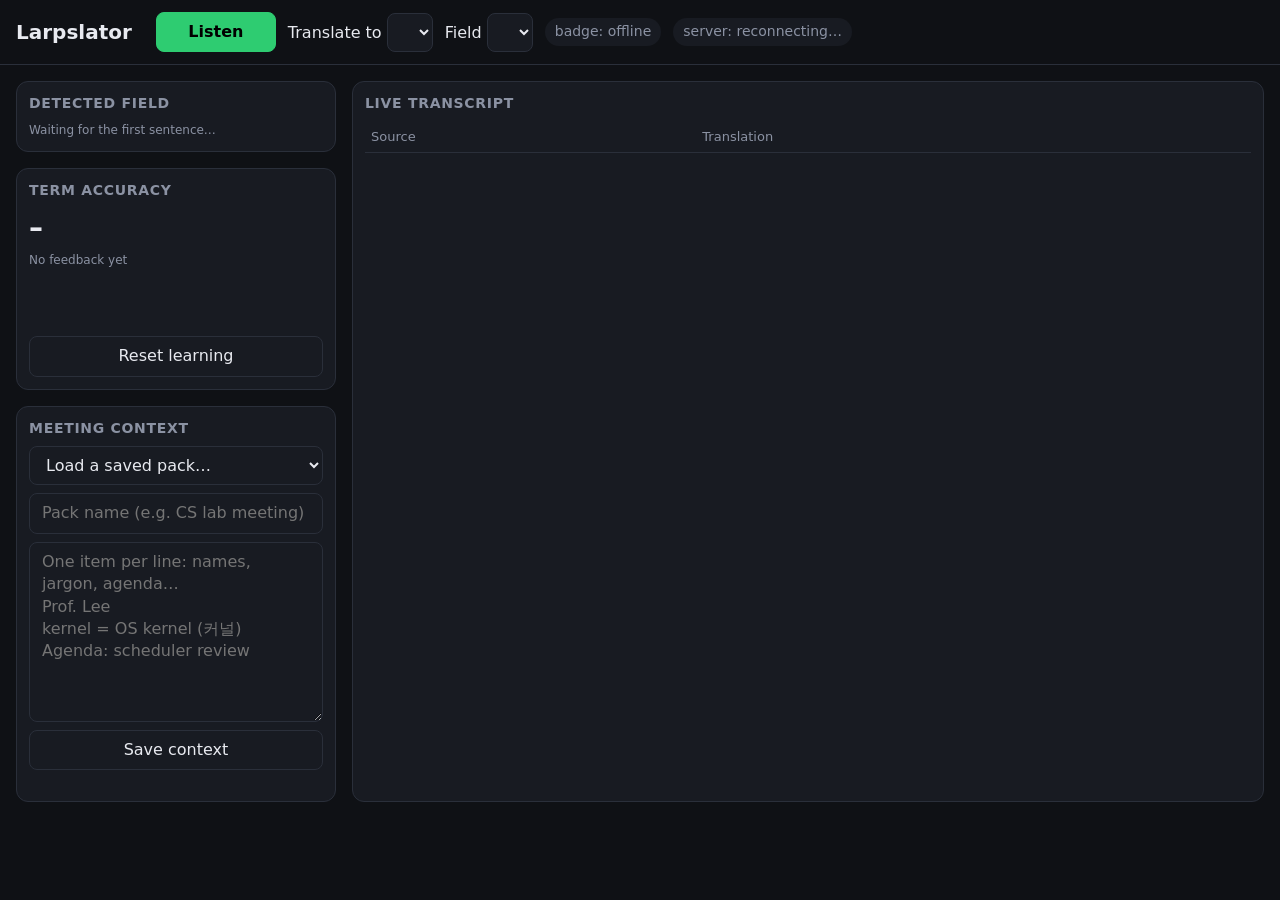
==== backend/static/dashboard.html @ 17a78c35 "Backend pipeline with local ML; Gemini only translates - backend/main.py: FastAPI server. Badge audi" ====
<!doctype html>
<html lang="en">
<head>
<meta charset="utf-8">
<meta name="viewport" content="width=device-width, initial-scale=1">
<title>Larpslator</title>
<style>
  :root { --bg:#0f1115; --panel:#181b22; --line:#2a2f3a; --text:#e8eaf0; --dim:#8b92a3; --accent:#4f8cff; --good:#2ecc71; --bad:#e74c3c; }
  * { box-sizing: border-box; }
  body { margin:0; font:16px/1.4 system-ui, sans-serif; background:var(--bg); color:var(--text); }
  header { display:flex; flex-wrap:wrap; gap:12px; align-items:center; padding:12px 16px; border-bottom:1px solid var(--line); }
  h1 { font-size:20px; margin:0 12px 0 0; }
  .pill { padding:4px 10px; border-radius:999px; background:var(--panel); color:var(--dim); font-size:14px; }
  .pill.on { color:var(--good); }
  button, select, input, textarea { font:inherit; color:var(--text); background:var(--panel); border:1px solid var(--line); border-radius:8px; padding:8px 12px; }
  button { cursor:pointer; }
  #listen { min-width:120px; font-weight:600; }
  #listen.on { background:var(--bad); border-color:var(--bad); }
  #listen.off { background:var(--good); border-color:var(--good); color:#000; }
  main { display:grid; grid-template-columns: 320px 1fr; gap:16px; padding:16px; }
  @media (max-width: 800px) { main { grid-template-columns: 1fr; } }
  aside { display:flex; flex-direction:column; gap:16px; }
  section { background:var(--panel); border:1px solid var(--line); border-radius:12px; padding:12px; }
  h2 { font-size:14px; text-transform:uppercase; letter-spacing:.05em; color:var(--dim); margin:0 0 8px; }
  textarea { width:100%; min-height:180px; resize:vertical; }
  .row { display:flex; gap:8px; margin-top:8px; }
  .row > * { flex:1; min-width:0; }
  #saved { color:var(--dim); font-size:13px; margin-top:6px; min-height:1em; }
  .bar { display:grid; grid-template-columns: 80px 1fr 44px; gap:8px; align-items:center; font-size:14px; margin:4px 0; }
  .bar .track { height:10px; background:var(--bg); border-radius:5px; overflow:hidden; }
  .bar .fill { height:100%; background:var(--accent); transition: width .3s; }
  .bar.top .fill { background:var(--good); }
  .bar span:last-child { text-align:right; color:var(--dim); }
  #acc { font-size:28px; font-weight:600; }
  svg { width:100%; height:60px; display:block; }
  table { width:100%; border-collapse:collapse; }
  th { text-align:left; color:var(--dim); font-weight:500; font-size:13px; padding:6px; border-bottom:1px solid var(--line); }
  td { vertical-align:top; padding:10px 6px; border-bottom:1px solid var(--line); }
  td.src, td.dst { width:45%; font-size:18px; }
  .meta { color:var(--dim); font-size:12px; margin-top:4px; }
  .chip { cursor:pointer; display:inline-block; font-size:13px; padding:2px 8px; margin:4px 4px 0 0; border-radius:999px; background:#22314d; color:#cfe0ff; }
  .fb { white-space:nowrap; }
  .fb button { padding:4px 8px; }
  .fb button.up.sel { background:var(--good); color:#000; }
  .fb button.down.sel { background:var(--bad); }
  tr.error td { color:var(--bad); font-size:14px; }
  #log { max-height: calc(100vh - 100px); overflow-y:auto; }
</style>
</head>
<body>
<header>
  <h1>Larpslator</h1>
  <button id="listen" class="off">Listen</button>
  <label>Translate to <select id="lang"></select></label>
  <label>Field <select id="domain"></select></label>
  <span id="badge" class="pill">badge: offline</span>
  <span id="conn" class="pill">server: connecting…</span>
</header>
<main>
  <aside>
    <section>
      <h2>Detected field</h2>
      <div id="bars"><div class="meta">Waiting for the first sentence…</div></div>
    </section>
    <section>
      <h2>Term accuracy</h2>
      <div id="acc">–</div>
      <div class="meta" id="accmeta">No feedback yet</div>
      <svg id="curve" viewBox="0 0 100 40" preserveAspectRatio="none"></svg>
      <div class="row"><button id="reset">Reset learning</button></div>
    </section>
    <section>
      <h2>Meeting context</h2>
      <select id="packs" style="width:100%"><option value="">Load a saved pack…</option></select>
      <div class="row"><input id="ctxname" placeholder="Pack name (e.g. CS lab meeting)"></div>
      <div class="row"><textarea id="ctx" placeholder="One item per line: names, jargon, agenda…&#10;Prof. Lee&#10;kernel = OS kernel (커널)&#10;Agenda: scheduler review"></textarea></div>
      <div class="row"><button id="save">Save context</button></div>
      <div id="saved"></div>
    </section>
  </aside>
  <section id="log">
    <h2>Live transcript</h2>
    <table>
      <thead><tr><th>Source</th><th>Translation</th><th></th></tr></thead>
      <tbody id="rows"></tbody>
    </table>
  </section>
</main>
<script>
const $ = id => document.getElementById(id);
let ws, status = {}, packs = [];

function send(msg) { if (ws && ws.readyState === 1) ws.send(JSON.stringify(msg)); }
function esc(s) { return String(s ?? "").replace(/[&<>"]/g, c => ({"&":"&amp;","<":"&lt;",">":"&gt;",'"':"&quot;"}[c])); }

function connect() {
  ws = new WebSocket(`${location.protocol === "https:" ? "wss" : "ws"}://${location.host}/ws/dashboard`);
  ws.onopen = () => { $("conn").textContent = "server: connected"; $("conn").classList.add("on"); };
  ws.onclose = () => {
    $("conn").textContent = "server: reconnecting…"; $("conn").classList.remove("on");
    setTimeout(connect, 1000);
  };
  ws.onmessage = e => {
    const m = JSON.parse(e.data);
    if (m.t === "status") applyStatus(m);
    else if (m.t === "transcript") rowFor(m.id, m);
    else if (m.t === "utterance") fillRow(m);
    else if (m.t === "feedback") markFeedback(m.id, m.val);
    else if (m.t === "metrics") showMetrics(m);
    else if (m.t === "error") addError(m);
  };
}

function fillSelect(sel, values, current) {
  if (sel.options.length !== values.length) sel.innerHTML = values.map(v => `<option>${esc(v)}</option>`).join("");
  sel.value = current;
}

function applyStatus(m) {
  const first = status.t === undefined;
  status = m;
  $("listen").textContent = m.listening ? "Stop" : "Listen";
  $("listen").className = m.listening ? "on" : "off";
  $("badge").textContent = m.badge ? "badge: connected" : "badge: offline";
  $("badge").classList.toggle("on", m.badge);
  fillSelect($("lang"), m.languages, m.target);
  fillSelect($("domain"), m.domain_modes, m.domain_mode);

  packs = m.packs;
  $("packs").innerHTML = `<option value="">Load a saved pack…</option>` +
    packs.map((p, i) => `<option value="${i}">${esc(p.name)} (${esc(p.saved_at)})</option>`).join("");
  // Fill the editor with the active pack only on first load, so typing isn't overwritten.
  if (first) { $("ctx").value = m.context; $("ctxname").value = m.context_name; }
  $("saved").textContent = m.context_name ? `Active pack: ${m.context_name}` : "No context pack active";
}

function rowFor(id, u) {
  let tr = document.querySelector(`tr[data-id="${id}"]`);
  if (tr) return tr;
  tr = document.createElement("tr");
  tr.dataset.id = id;
  tr.innerHTML = `<td class="src"></td><td class="dst"><span class="meta">translating…</span></td>
    <td class="fb"><button class="up" title="Good translation">👍</button> <button class="down" title="Bad: try the next option">👎</button></td>`;
  tr.querySelector(".src").innerHTML = `${esc(u.source)}<div class="meta">#${id} · ${esc(u.lang)}</div>`;
  tr.querySelector(".up").onclick = () => send({ t: "fb", val: 1, id });
  tr.querySelector(".down").onclick = () => send({ t: "fb", val: -1, id });
  $("rows").prepend(tr);
  return tr;
}

function fillRow(u) {
  const tr = rowFor(u.id, u);
  const t = u.timing_ms || {};
  const ms = (label, v) => v === undefined ? "" : ` · ${label} ${v === 0 ? "cached" : v + "ms"}`;
  tr.querySelector(".src").innerHTML = `${esc(u.source)}<div class="meta">#${u.id} · ${esc(u.lang)}` +
    `${ms("whisper", t.whisper)}${ms("ml", t.ml)}</div>`;
  const chips = (u.terms || []).map(x =>
    `<span class="chip" data-term="${esc(x.term)}" title="Wrong word? Click to try the next option">${esc(x.match)} → ${esc(x.choice)}</span>`).join("");
  tr.querySelector(".dst").innerHTML = `${esc(u.translation)}<div>${chips}</div>` +
    `<div class="meta">${esc(u.target)} · ${esc(u.domain)} · ${esc(u.tone)}${u.retry ? ` · retry ${u.retry}` : ""}` +
    `${ms("gemini", t.gemini)}${ms("tts", t.elevenlabs)} · total ${t.total}ms</div>`;
  tr.querySelectorAll(".chip").forEach(c => c.onclick = () => send({ t: "fb", val: -1, id: u.id, term: c.dataset.term }));
  tr.querySelectorAll(".fb button").forEach(b => b.classList.remove("sel"));
  if (tr === $("rows").firstElementChild) showDomains(u.domain_probs, u.domain);
}

function showDomains(probs, chosen) {
  if (!probs) return;
  $("bars").innerHTML = Object.entries(probs).sort((a, b) => b[1] - a[1]).map(([d, p]) =>
    `<div class="bar ${d === chosen ? "top" : ""}"><span>${esc(d)}</span>
      <div class="track"><div class="fill" style="width:${Math.round(p * 100)}%"></div></div>
      <span>${Math.round(p * 100)}%</span></div>`).join("");
}

function showMetrics(m) {
  $("acc").textContent = m.accuracy === null ? "–" : `${Math.round(m.accuracy * 100)}%`;
  $("accmeta").textContent = m.n ? `${m.n} rated sentences with jargon · line = last ${m.window}` : "No feedback yet";
  const c = m.curve;
  if (c.length < 2) { $("curve").innerHTML = ""; return; }
  const pts = c.map((v, i) => `${(i / (c.length - 1)) * 100},${38 - v * 36}`).join(" ");
  $("curve").innerHTML = `<polyline points="${pts}" fill="none" stroke="#2ecc71" stroke-width="2" vector-effect="non-scaling-stroke"/>`;
}

function addError(m) {
  const tr = document.createElement("tr");
  tr.className = "error";
  tr.innerHTML = `<td colspan="3">${m.id ? `#${m.id} ` : ""}${esc(m.msg)}</td>`;
  $("rows").prepend(tr);
}

function markFeedback(id, val) {
  const tr = document.querySelector(`tr[data-id="${id}"]`);
  if (!tr) return;
  tr.querySelector(".up").classList.toggle("sel", val === 1);
  tr.querySelector(".down").classList.toggle("sel", val === -1);
}

$("listen").onclick = () => send({ t: "mode", state: status.listening ? "stop" : "listen" });
$("lang").onchange = e => send({ t: "lang", value: e.target.value });
$("domain").onchange = e => send({ t: "mode", domain: e.target.value });
$("reset").onclick = () => { if (confirm("Forget everything learned from thumbs up/down?")) send({ t: "reset" }); };
$("save").onclick = () => {
  send({ t: "context", name: $("ctxname").value.trim() || "default", text: $("ctx").value });
  $("saved").textContent = "Saved ✓";
};
$("packs").onchange = e => {
  const p = packs[e.target.value];
  if (!p) return;
  $("ctxname").value = p.name;
  $("ctx").value = p.text;
  send({ t: "context", name: p.name, text: p.text });  // make it the active pack
};

connect();
</script>
</body>
</html>
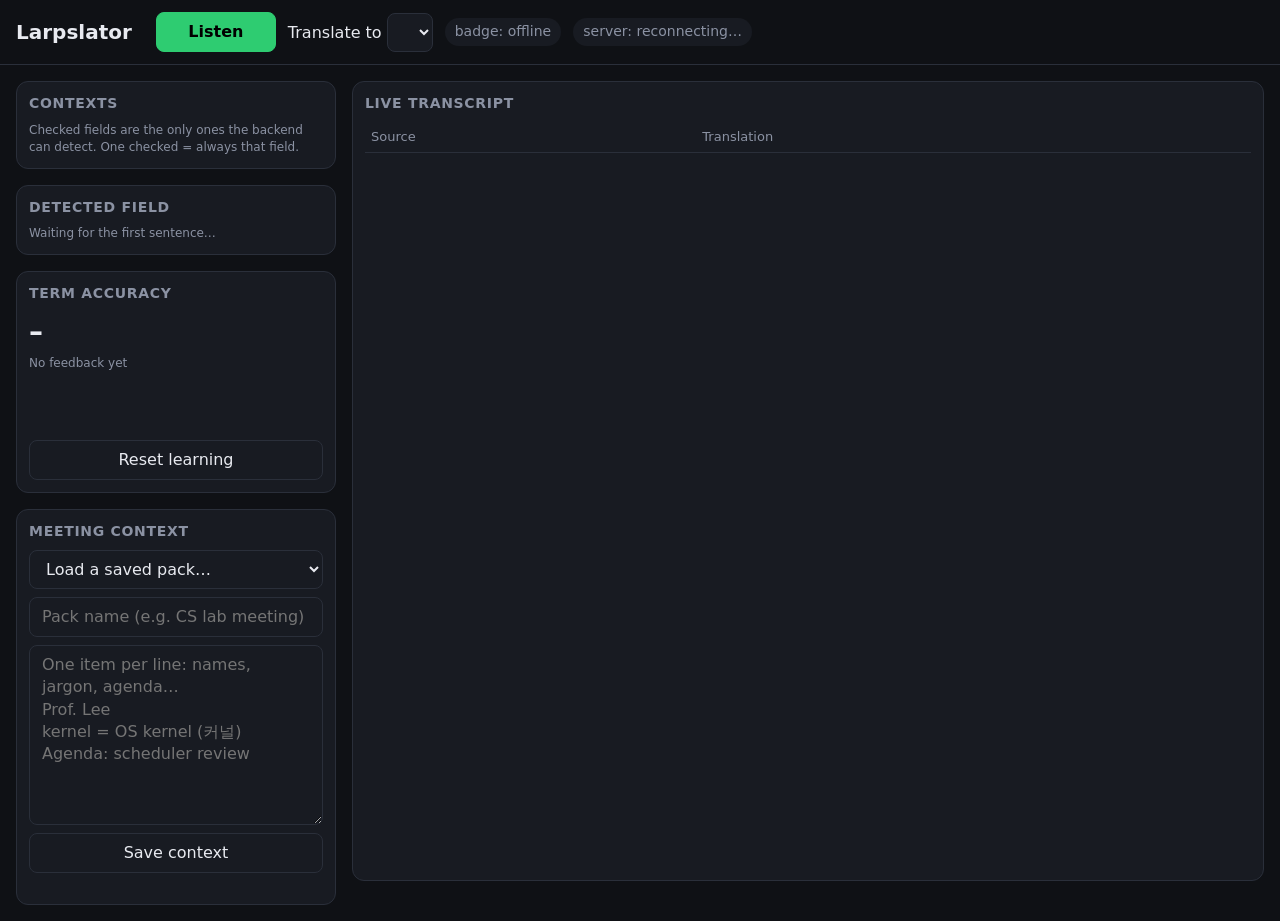
==== commit e060fddd: "Contexts as checkboxes (pickleball, tennis, cs, math) + LARP mode - Five built-in contexts; each one" ====
--- a/backend/static/dashboard.html
+++ b/backend/static/dashboard.html
@@ -44,6 +44,12 @@
   .fb button.up.sel { background:var(--good); color:#000; }
   .fb button.down.sel { background:var(--bad); }
   tr.error td { color:var(--bad); font-size:14px; }
+  .ctx { display:flex; align-items:center; gap:8px; padding:6px 0; cursor:pointer; }
+  .ctx input { width:18px; height:18px; margin:0; accent-color:var(--accent); }
+  .ctx .src { margin-left:auto; font-size:12px; color:var(--dim); }
+  .ctx.style { border-top:1px solid var(--line); margin-top:4px; padding-top:10px; }
+  .larp { color:var(--dim); text-decoration:line-through; font-size:15px; }
+  .larp-on { font-size:12px; font-weight:600; color:#f5b041; }
   #log { max-height: calc(100vh - 100px); overflow-y:auto; }
 </style>
 </head>
@@ -52,12 +58,16 @@
   <h1>Larpslator</h1>
   <button id="listen" class="off">Listen</button>
   <label>Translate to <select id="lang"></select></label>
-  <label>Field <select id="domain"></select></label>
   <span id="badge" class="pill">badge: offline</span>
   <span id="conn" class="pill">server: connecting…</span>
 </header>
 <main>
   <aside>
+    <section>
+      <h2>Contexts</h2>
+      <div id="contexts"></div>
+      <div class="meta">Checked fields are the only ones the backend can detect. One checked = always that field.</div>
+    </section>
     <section>
       <h2>Detected field</h2>
       <div id="bars"><div class="meta">Waiting for the first sentence…</div></div>
@@ -124,7 +134,11 @@
   $("badge").textContent = m.badge ? "badge: connected" : "badge: offline";
   $("badge").classList.toggle("on", m.badge);
   fillSelect($("lang"), m.languages, m.target);
-  fillSelect($("domain"), m.domain_modes, m.domain_mode);
+  $("contexts").innerHTML = m.contexts.map(c => `
+    <label class="ctx ${c.kind}"><input type="checkbox" data-id="${esc(c.id)}" ${c.on ? "checked" : ""}>
+      ${esc(c.label)}<span class="src" title="where this context's glossary/phrases come from">${esc(c.source)}</span></label>`).join("");
+  $("contexts").querySelectorAll("input").forEach(cb =>
+    cb.onchange = () => send({ t: "toggle", id: cb.dataset.id, on: cb.checked }));
 
   packs = m.packs;
   $("packs").innerHTML = `<option value="">Load a saved pack…</option>` +
@@ -152,7 +166,10 @@
   const tr = rowFor(u.id, u);
   const t = u.timing_ms || {};
   const ms = (label, v) => v === undefined ? "" : ` · ${label} ${v === 0 ? "cached" : v + "ms"}`;
-  tr.querySelector(".src").innerHTML = `${esc(u.source)}<div class="meta">#${u.id} · ${esc(u.lang)}` +
+  const said = u.larp && u.larp.text !== u.source
+    ? `<div class="larp">${esc(u.source)}</div>${esc(u.larp.text)} <span class="larp-on">LARP</span>`
+    : `${esc(u.source)}${u.larp ? ' <span class="larp-on">LARP</span>' : ""}`;
+  tr.querySelector(".src").innerHTML = `${said}<div class="meta">#${u.id} · ${esc(u.lang)}` +
     `${ms("whisper", t.whisper)}${ms("ml", t.ml)}</div>`;
   const chips = (u.terms || []).map(x =>
     `<span class="chip" data-term="${esc(x.term)}" title="Wrong word? Click to try the next option">${esc(x.match)} → ${esc(x.choice)}</span>`).join("");
@@ -197,7 +214,6 @@
 
 $("listen").onclick = () => send({ t: "mode", state: status.listening ? "stop" : "listen" });
 $("lang").onchange = e => send({ t: "lang", value: e.target.value });
-$("domain").onchange = e => send({ t: "mode", domain: e.target.value });
 $("reset").onclick = () => { if (confirm("Forget everything learned from thumbs up/down?")) send({ t: "reset" }); };
 $("save").onclick = () => {
   send({ t: "context", name: $("ctxname").value.trim() || "default", text: $("ctx").value });
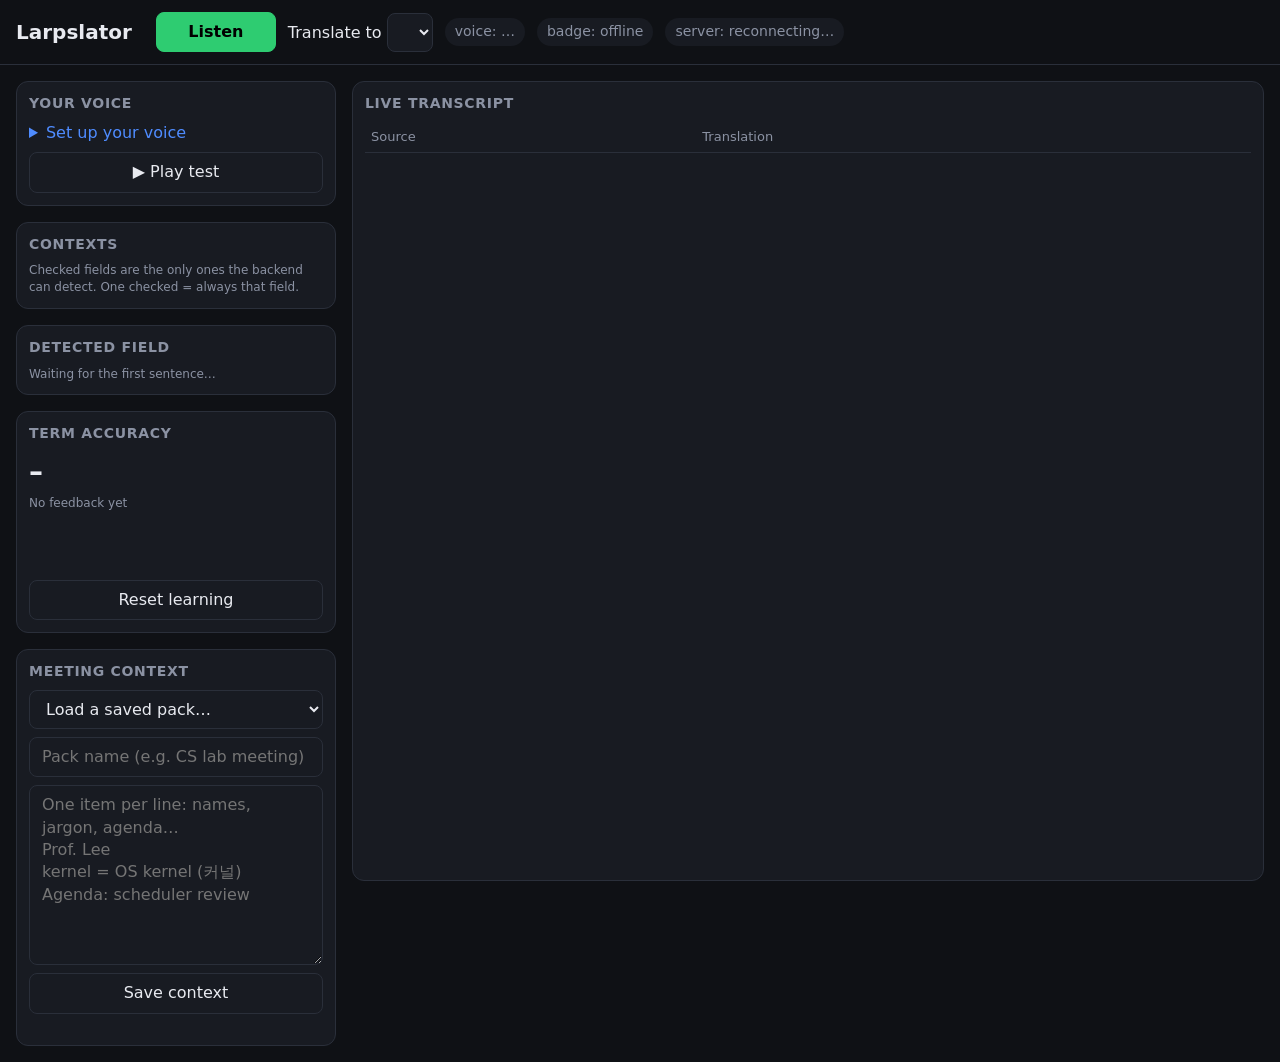
==== commit 65b7fab2: "Voice setup: translations spoken in the user's cloned voice - ElevenLabs Instant Voice Clone from a " ====
--- a/backend/static/dashboard.html
+++ b/backend/static/dashboard.html
@@ -50,6 +50,10 @@
   .ctx.style { border-top:1px solid var(--line); margin-top:4px; padding-top:10px; }
   .larp { color:var(--dim); text-decoration:line-through; font-size:15px; }
   .larp-on { font-size:12px; font-weight:600; color:#f5b041; }
+  .script { font-size:15px; line-height:1.5; background:var(--bg); border-radius:8px; padding:10px; margin:8px 0; }
+  .warn { color:#f5b041; }
+  .pill.bad { color:var(--bad); }
+  summary { cursor:pointer; color:var(--accent); }
   #log { max-height: calc(100vh - 100px); overflow-y:auto; }
 </style>
 </head>
@@ -58,11 +62,34 @@
   <h1>Larpslator</h1>
   <button id="listen" class="off">Listen</button>
   <label>Translate to <select id="lang"></select></label>
+  <span id="voicepill" class="pill">voice: …</span>
   <span id="badge" class="pill">badge: offline</span>
   <span id="conn" class="pill">server: connecting…</span>
 </header>
 <main>
   <aside>
+    <section id="voicebox">
+      <h2>Your voice</h2>
+      <div id="voicestate" class="meta"></div>
+      <details id="voicesetup">
+        <summary id="voicesummary">Set up your voice</summary>
+        <div class="meta" style="margin-top:8px">Read this out loud at your normal pace (about 60 s, at least 20 s of speech), somewhere quiet:</div>
+        <p class="script">Hi, I'm setting up my voice for Larpslator. I'll read this out loud at a normal pace, the way I usually talk.
+          On weekends I play pickleball and tennis with friends; we argue about the kitchen line, the score, and whose serve was out.
+          During the week I study computer science and math: algorithms, proofs, matrices, and the occasional bug that takes all night to find.
+          Honestly, the best part of any day is a good conversation, a quick laugh, and maybe a coffee afterwards.
+          Thanks for listening. This should be enough for the voice to sound like me.</p>
+        <div class="row"><input id="voicename" placeholder="Your name"></div>
+        <div class="row">
+          <button id="recbadge">Record on badge</button>
+          <button id="recbrowser">Record in browser</button>
+        </div>
+        <div class="row"><button id="recstop" disabled>Stop &amp; create voice</button><button id="reccancel" disabled>Cancel</button></div>
+        <div id="recprogress" class="meta"></div>
+      </details>
+      <div class="row"><button id="voicetest">▶ Play test</button></div>
+      <audio id="voiceaudio"></audio>
+    </section>
     <section>
       <h2>Contexts</h2>
       <div id="contexts"></div>
@@ -117,7 +144,8 @@
     else if (m.t === "utterance") fillRow(m);
     else if (m.t === "feedback") markFeedback(m.id, m.val);
     else if (m.t === "metrics") showMetrics(m);
-    else if (m.t === "error") addError(m);
+    else if (m.t === "error") { addError(m); if (m.msg.startsWith("voice setup")) recDone(m.msg); }
+    else if (m.t === "voice_progress") voiceProgress(m);
   };
 }
 
@@ -140,6 +168,7 @@
   $("contexts").querySelectorAll("input").forEach(cb =>
     cb.onchange = () => send({ t: "toggle", id: cb.dataset.id, on: cb.checked }));
 
+  showVoice(m.voice, m.voice_recording);
   packs = m.packs;
   $("packs").innerHTML = `<option value="">Load a saved pack…</option>` +
     packs.map((p, i) => `<option value="${i}">${esc(p.name)} (${esc(p.saved_at)})</option>`).join("");
@@ -227,6 +256,96 @@
   send({ t: "context", name: p.name, text: p.text });  // make it the active pack
 };
 
+// ---------------------------------------------------------------- voice setup
+let browserRec = null, uploading = false;
+
+function showVoice(v, recording) {
+  $("voicepill").textContent = v.ready ? `voice: ${v.name}` : "voice: stock (set up!)";
+  $("voicepill").className = "pill " + (v.ready ? "on" : "bad");
+  $("voicestate").innerHTML = v.ready
+    ? `Translations are spoken in <b>${esc(v.name)}</b>'s cloned voice.<br><span title="put this in .env as ELEVENLABS_VOICE_ID to keep it on Render">voice id: ${esc(v.voice_id)}</span>`
+    : `<span class="warn">⚠ Translations use a stock voice. Set up your voice first so the badge sounds like you.</span>`;
+  $("voicesummary").textContent = v.ready ? "Redo voice setup" : "Set up your voice";
+  if (!v.ready && !$("voicesetup").dataset.touched) $("voicesetup").open = true;
+  // The server says whether a badge recording is running; a browser recording is tracked here.
+  if (recording !== null) setRecButtons(true);
+  else if (!browserRec && !uploading) {
+    setRecButtons(false);
+    if (v.ready && $("recprogress").textContent.startsWith("Creating")) $("recprogress").textContent = "Done. Press ▶ Play test to hear it.";
+  }
+}
+
+function setRecButtons(recording) {
+  $("recbadge").disabled = $("recbrowser").disabled = recording;
+  $("recstop").disabled = $("reccancel").disabled = !recording;
+}
+function recStarted() { setRecButtons(true); $("recprogress").textContent = "Recording… start reading."; }
+function recDone(msg) { setRecButtons(false); $("recprogress").textContent = msg; }
+function voiceProgress(m) {
+  if (m.state === "creating") { $("recprogress").textContent = "Creating your voice with ElevenLabs…"; return; }
+  $("recprogress").textContent = `${m.speech_s} s of speech recorded (${m.total_s} s total). ` +
+    (m.speech_s < 20 ? "Keep reading…" : m.speech_s < 60 ? "Good. A bit more sounds better." : "Great, press Stop.");
+}
+
+$("voicesetup").addEventListener("toggle", () => $("voicesetup").dataset.touched = "1");
+$("recbadge").onclick = () => { send({ t: "voice", action: "record", name: $("voicename").value }); recStarted(); };
+$("recbrowser").onclick = async () => {
+  try {
+    const stream = await navigator.mediaDevices.getUserMedia({ audio: { echoCancellation: true, noiseSuppression: true } });
+    const ctx = new AudioContext();
+    const src = ctx.createMediaStreamSource(stream);
+    const proc = ctx.createScriptProcessor(4096, 1, 1);
+    const chunks = [];
+    proc.onaudioprocess = e => {
+      chunks.push(new Float32Array(e.inputBuffer.getChannelData(0)));
+      const secs = chunks.length * 4096 / ctx.sampleRate;
+      $("recprogress").textContent = `${secs.toFixed(0)} s recorded. ` + (secs < 25 ? "Keep reading…" : secs < 60 ? "Good. A bit more sounds better." : "Great, press Stop.");
+    };
+    src.connect(proc); proc.connect(ctx.destination);
+    browserRec = { stream, ctx, proc, chunks };
+    recStarted();
+  } catch (e) {
+    // getUserMedia only works on https or localhost; on the laptop's LAN IP use "Record on badge".
+    recDone(`Microphone not available: ${e.message}`);
+  }
+};
+$("recstop").onclick = async () => {
+  if (!browserRec) { send({ t: "voice", action: "stop" }); $("recstop").disabled = true; return; }
+  const { stream, ctx, proc, chunks } = browserRec;
+  browserRec = null;
+  proc.disconnect(); stream.getTracks().forEach(t => t.stop());
+  const wav = encodeWav(chunks, ctx.sampleRate);
+  ctx.close();
+  $("recstop").disabled = $("reccancel").disabled = true;
+  $("recprogress").textContent = "Creating your voice with ElevenLabs…";
+  uploading = true;
+  try {
+    const r = await fetch(`/api/voice?name=${encodeURIComponent($("voicename").value || "My voice")}`,
+      { method: "POST", body: wav, headers: { "Content-Type": "audio/wav" } });
+    const v = await r.json().catch(() => ({}));
+    recDone(r.ok && v.ready ? "Done. Press ▶ Play test to hear it." : (v.detail || "Voice setup failed, see the transcript panel."));
+  } finally { uploading = false; }
+};
+$("reccancel").onclick = () => {
+  if (browserRec) { browserRec.proc.disconnect(); browserRec.stream.getTracks().forEach(t => t.stop()); browserRec.ctx.close(); browserRec = null; }
+  else send({ t: "voice", action: "cancel" });
+  recDone("Cancelled.");
+};
+$("voicetest").onclick = () => { const a = $("voiceaudio"); a.src = `/api/voice/test?t=${Date.now()}`; a.play(); };
+
+function encodeWav(chunks, rate) {
+  const n = chunks.reduce((a, c) => a + c.length, 0);
+  const buf = new DataView(new ArrayBuffer(44 + n * 2));
+  const str = (o, s) => [...s].forEach((ch, i) => buf.setUint8(o + i, ch.charCodeAt(0)));
+  str(0, "RIFF"); buf.setUint32(4, 36 + n * 2, true); str(8, "WAVEfmt ");
+  buf.setUint32(16, 16, true); buf.setUint16(20, 1, true); buf.setUint16(22, 1, true);
+  buf.setUint32(24, rate, true); buf.setUint32(28, rate * 2, true); buf.setUint16(32, 2, true); buf.setUint16(34, 16, true);
+  str(36, "data"); buf.setUint32(40, n * 2, true);
+  let o = 44;
+  for (const c of chunks) for (const x of c) { buf.setInt16(o, Math.max(-1, Math.min(1, x)) * 32767, true); o += 2; }
+  return new Blob([buf], { type: "audio/wav" });
+}
+
 connect();
 </script>
 </body>
